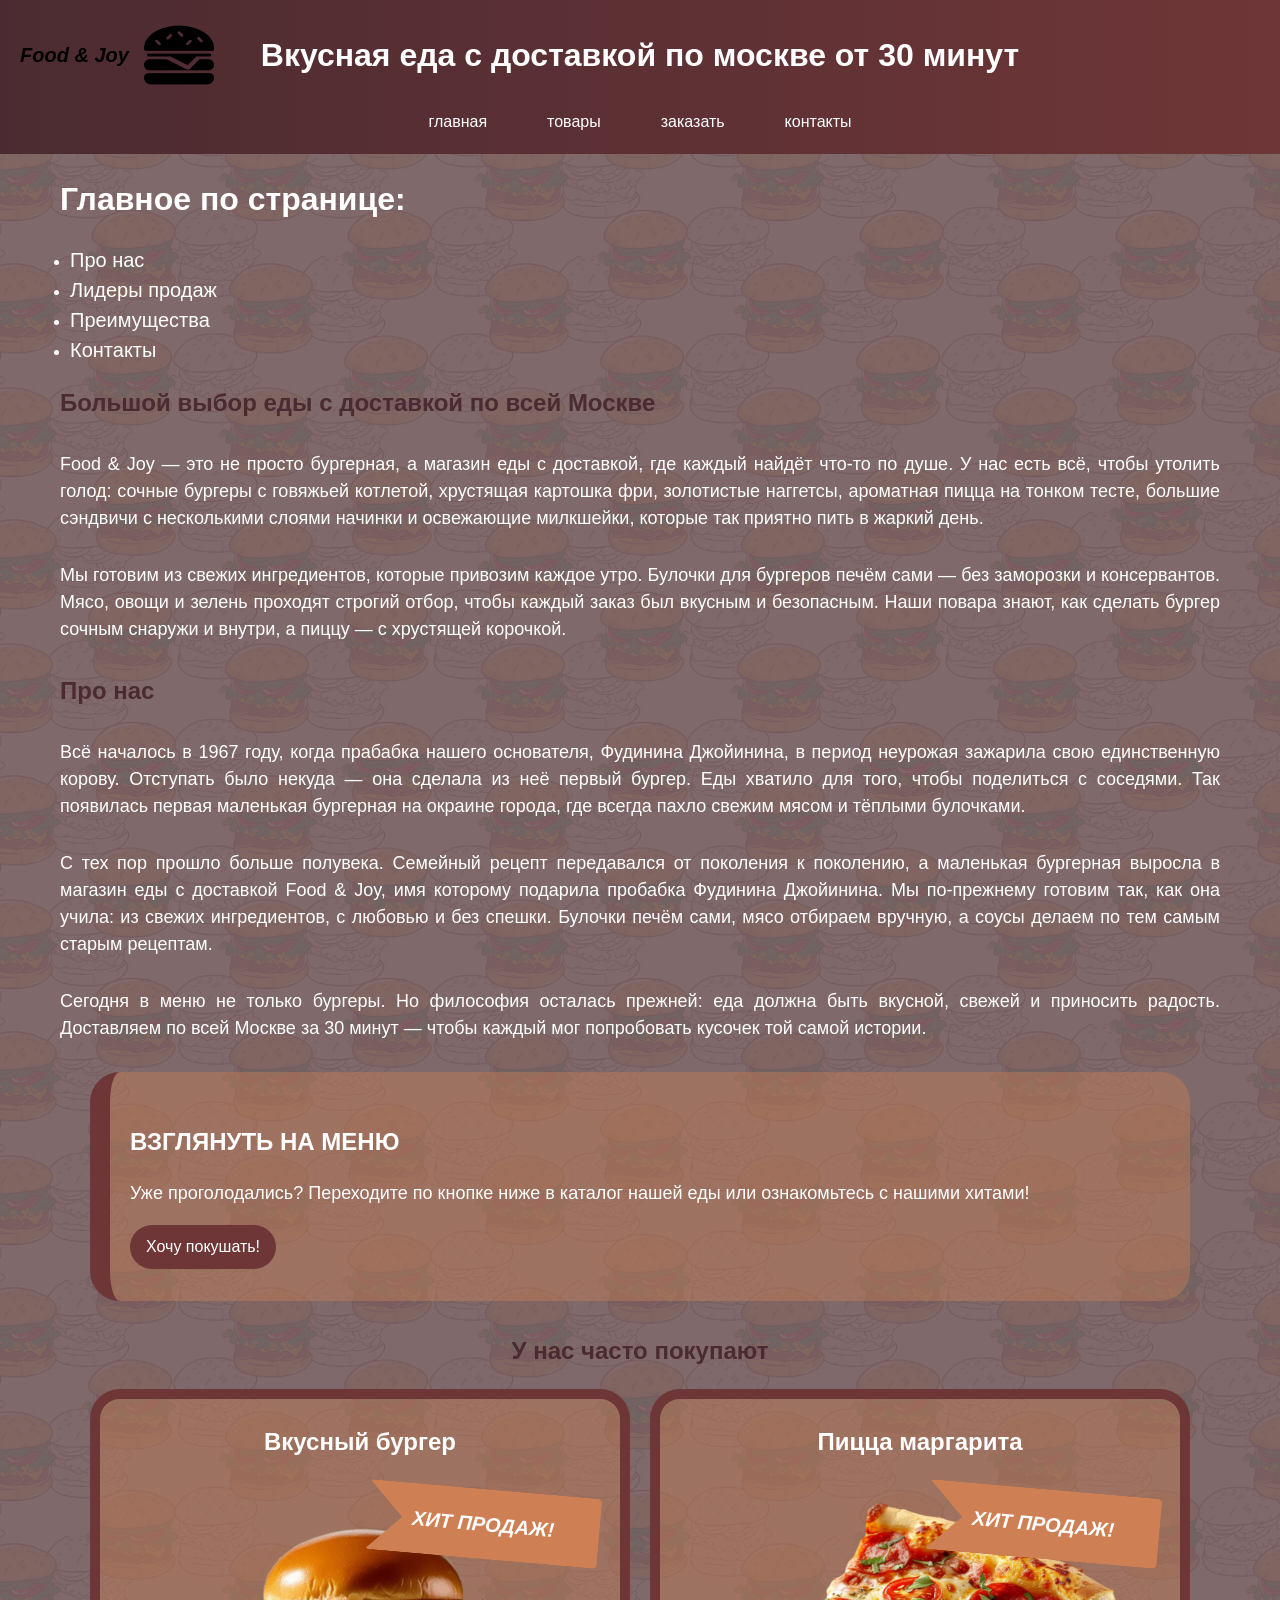
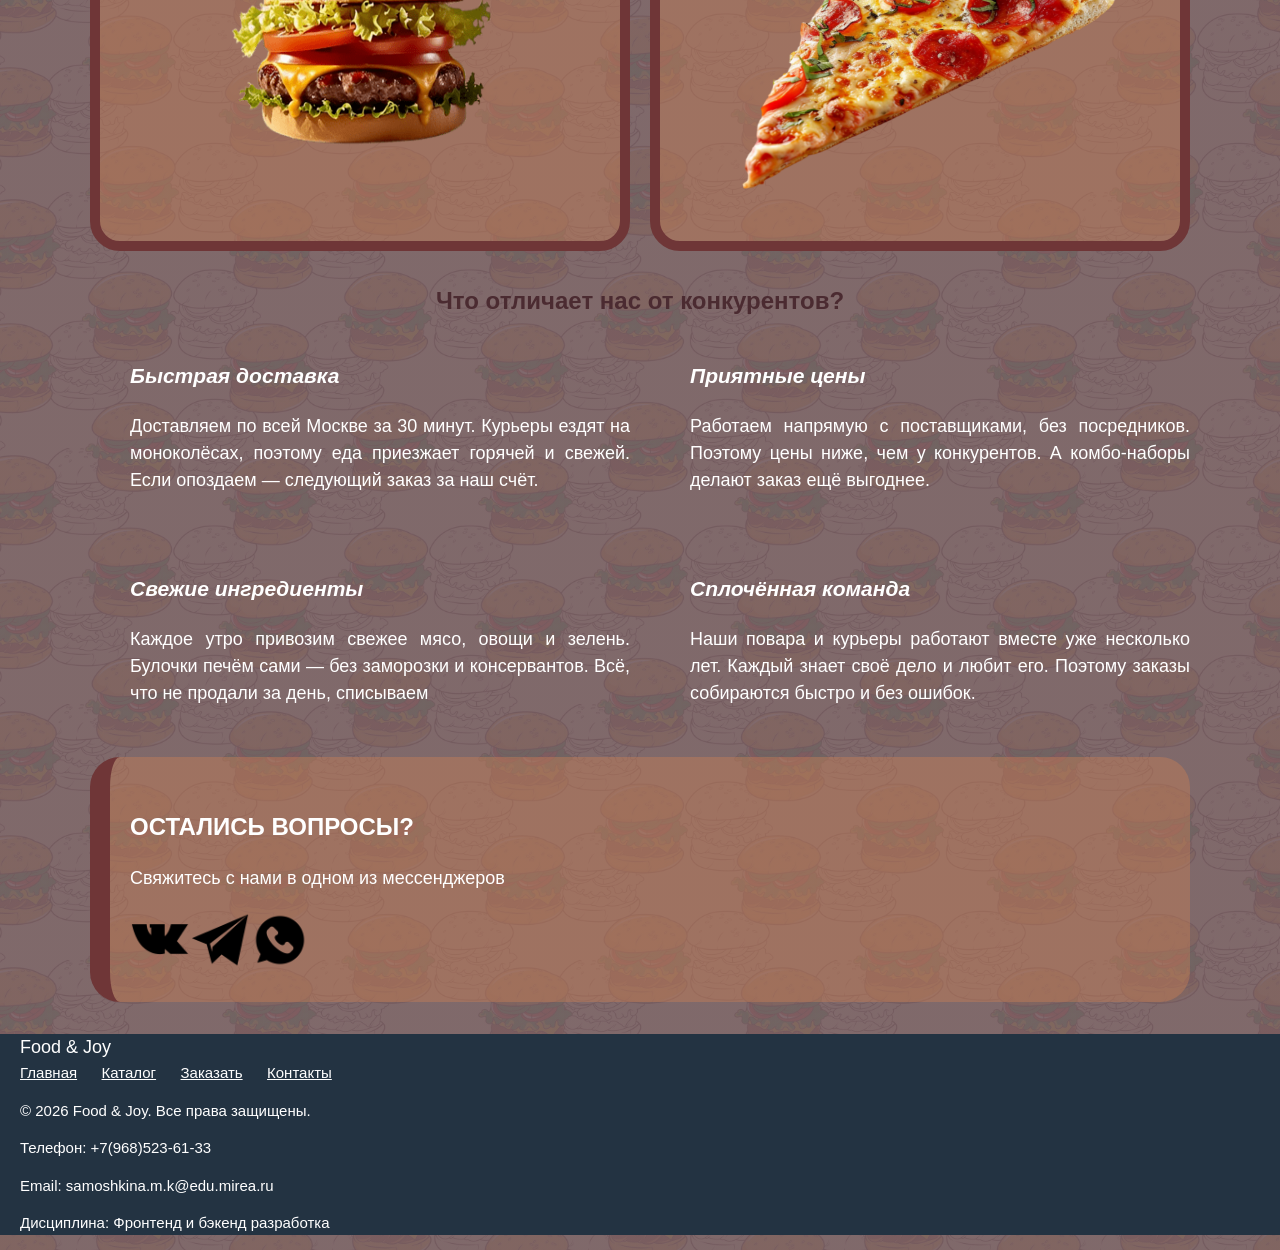
==== index.html @ 3760c8c3 "Все готовое без ридми(" ====
<!DOCTYPE html>
<html lang="ru">
<head>
  <meta charset="UTF-8">
  <meta name="viewport" content="width=device-width, initial-scale=1.0">
  <meta name="description" content="Food & Joy — вкусная еда с доставкой по Москве за 30 минут. Бургеры, пицца, закуски, милкшейки.">
  <title>Главная страница — Food &amp; Joy</title>
  <link rel="stylesheet" href="css/style.css">
</head>


<!-- Хэдер-->
<header> 
  <div class = "site-header__content">

    <!--Логотип с текстом-->
    <div class = "site-header">
      <a href = "index.html" class = "logo">
        <span class = "logo__text">Food &amp; Joy</span>
        <img class = "logo__img" src = "./images/Logo.png" alt = "Food &amp; Joy">
      </a>
      <h1 class = "site-header__title">
        Вкусная еда с доставкой по москве от 30 минут
      </h1>
    </div>
    <!--Логотип с текстом-->

    <!--Навигация по сайту-->
    <nav class="site-nav" aria-label="Основная навигация">
      <ul class="site-nav__list">
        <li><a href="index.html">Главная</a></li>
        <li><a href="catalog.html">Товары</a></li>
        <li><a href="order.html">Заказать</a></li>
        <li><a href="contacts.html">Контакты</a></li>
      </ul>
    </nav>
    <!--Навигация по сайту-->
  </div>
</header>
<!-- Хэдер-->

<!-- Основное содержимое страницы -->
  <!--Навигация по главной странице-->
<main>
  <div class = "main-nav">
    <h1>Главное по странице:</h1>
      <ul>
        <li><a href="#about__us">Про нас</a></li>
        <li><a href="#popular">Лидеры продаж</a></li>
        <li><a href="#advantages">Преимущества</a></li>
        <li><a href="#contacts">Контакты</a></li>
      </ul>
  </div>
  <!--Навигация по главной странице-->

  <!-- О проекте -->
  <section class = "main-about" id = "about__us">
    <h2>Большой выбор еды с доставкой по всей Москве</h2>
    <p>
      Food &amp; Joy — это не просто бургерная, а магазин еды с доставкой, 
      где каждый найдёт что-то по душе. У нас есть всё, чтобы утолить голод: 
      сочные бургеры с говяжьей котлетой, хрустящая картошка фри, 
      золотистые наггетсы, ароматная пицца на тонком тесте, 
      большие сэндвичи с несколькими слоями начинки и освежающие милкшейки, 
      которые так приятно пить в жаркий день.
    </p>
    <p>
      Мы готовим из свежих ингредиентов, которые привозим каждое утро. 
      Булочки для бургеров печём сами — без заморозки и консервантов. 
      Мясо, овощи и зелень проходят строгий отбор, чтобы каждый заказ 
      был вкусным и безопасным. Наши повара знают, как сделать бургер 
      сочным снаружи и внутри, а пиццу — с хрустящей корочкой.
    </p>
  </section>

  <section class = "main-about">
    <h2>Про нас</h2>
    <p>
      Всё началось в 1967 году, когда прабабка нашего основателя, 
      Фудинина Джойинина, в период неурожая зажарила свою единственную корову. 
      Отступать было некуда — она сделала из неё первый бургер. 
      Еды хватило для того, чтобы поделиться с соседями. Так появилась первая 
      маленькая бургерная на окраине города, где всегда пахло 
      свежим мясом и тёплыми булочками.
    </p>
    <p>
      С тех пор прошло больше полувека. Семейный рецепт передавался 
      от поколения к поколению, а маленькая бургерная выросла 
      в магазин еды с доставкой Food &amp; Joy, имя которому подарила пробабка Фудинина Джойинина.
      Мы по-прежнему готовим так, как она учила: из свежих ингредиентов, 
      с любовью и без спешки. Булочки печём сами, мясо отбираем 
      вручную, а соусы делаем по тем самым старым рецептам.
    </p>
    <p>
      Сегодня в меню не только бургеры. Но философия осталась прежней: 
      еда должна быть вкусной, свежей и приносить радость. 
      Доставляем по всей Москве за 30 минут — чтобы каждый мог 
      попробовать кусочек той самой истории.
    </p>
  </section>
  <!-- О проекте -->

  <!-- Переход к товарам плашка-->
  <section class="hero">
    <h2>Взглянуть на меню</h2>
    <p>
      Уже проголодались? Переходите по кнопке ниже в каталог нашей еды
      или ознакомьтесь с нашими хитами!
    </p>
    <a class="main-hero__button" href="catalog.html">
      Хочу покушать!
    </a>
  </section>
  <!-- Переход к товарам плашка-->

  <!-- Лидеры продаж-->
  <section class = "section" id = "popular">
    <h2>У нас часто покупают</h2>
      <div class = "catalog-grid">
        <article class="catalog-card">
          <span class="catalog-card__badge">ХИТ ПРОДАЖ!</span>
          <h2>Вкусный бургер</h2>
          <a class="button-product" href = "product.html"><img src = "./images/Product1.png" alt = "Товар 1"></a>
        </article>

     <article class="catalog-card">
        <span class="catalog-card__badge">ХИТ ПРОДАЖ!</span>
        <h2>Пицца маргарита</h2>
        <a class="button-product" href = "product.html"><img src = "./images/Product5.png" alt = "Товар 5"></a>
    </article>
    </div>
  </section>
  <!-- Лидеры продаж-->

  <!-- Плашка преимуществ-->
  <section class="advantages" id = "advantages">
    <h2>Что отличает нас от конкурентов?</h2>
    <ul class="advantages__list">
      <li>
        <h3 class = "advantages__title">Быстрая доставка</h3>
        <p>
          Доставляем по всей Москве за 30 минут. Курьеры ездят 
          на моноколёсах, поэтому еда приезжает горячей 
          и свежей. Если опоздаем — следующий заказ за наш счёт.
        </p>
      </li>
      <li>
        <h3 class = "advantages__title">Приятные цены</h3>
        <p>
          Работаем напрямую с поставщиками, без посредников. 
          Поэтому цены ниже, чем у конкурентов. А комбо-наборы 
          делают заказ ещё выгоднее.
        </p>
      </li>
      <li>
        <h3 class = "advantages__title">Свежие ингредиенты</h3>
        <p>
          Каждое утро привозим свежее мясо, овощи и зелень. 
          Булочки печём сами — без заморозки и консервантов. 
          Всё, что не продали за день, списываем
        </p>
      </li>
      <li>
        <h3 class = "advantages__title">Сплочённая команда</h3>
        <p>
          Наши повара и курьеры работают вместе уже несколько лет. 
          Каждый знает своё дело и любит его. Поэтому заказы 
          собираются быстро и без ошибок.
        </p>
      </li>
    </ul>
  </section>
  <!-- Плашка преимуществ-->

  <!--Доп плашка с контактами-->
    <aside class="hero" id = "contacts">
    <h2>Остались вопросы?</h2>
    <p>
      Свяжитесь с нами в одном из мессенджеров
    </p>
    <div class="main-hero__socials">
      <a class = "main-hero__link" href = "vk.com">
        <img src = "./images/Vk_logo.png" alt="Ссылка на VK">
      </a>
      <a class = "main-hero__link" href = "telegram.com">
        <img src = "./images/Tg_logo.png" alt="Ссылка на Telegram">
      </a>
      <a class = "main-hero__link" href = "what's up.com">
        <img src = "./images/W_logo.png" alt="Ссылка на Ватсап">
      </a>
    </div>
    </aside>
</main>
  <!--Доп плашка с контактами-->

  <!-- Подвал-->
  <footer>
    <div class = "footer">
      <span>Food & Joy</span>
      <nav class="footer__nav">
        <a href="index.html">Главная</a>
        <a href="catalog.html">Каталог</a>
        <a href="order.html">Заказать</a>
        <a href="contacts.html">Контакты</a>
      </nav>
      <div class="footer__info">
        <p>&copy; 2026 Food & Joy. Все права защищены.</p>
        <p>Телефон: +7(968)523-61-33</p>
        <p>Email: samoshkina.m.k@edu.mirea.ru</p>
        <p>Дисциплина: Фронтенд и бэкенд разработка</p>
      </div>
    </div>
  </footer>
  <!-- Подвал-->

</body>
</html>
---- css/style.css ----
:root {
    --color-primary: #ce8054;
    --color-primary-dark: #b35340;
    --color-bg-dark: #4b2b31;
    --color-accent: #6F3637;
    --color-text: #ffffff;
    --color-text-dark: #233342;
    --color-black: #000000;
    --space-sm: 8px;
    --space-md: 16px;
    --space-lg: 24px;
    --radius-sm: 6px;
    --radius-md: 30px;
}

/* 
  Универсальное правило для всех элементов.
  border-box делает расчёт размеров более понятным:
  width включает content, padding и border.
*/
* {
  box-sizing: border-box;
}

/*Основные стили для нескольких страниц и элементов*/
main {
  margin-left: 30px;
  margin-right: 30px;
}
/*Тексты внутри хиро блоков*/
.hero h2 { 
  text-align: left;
  color: var(--color-text);
  text-transform: uppercase;
}

.hero p {
  color: var(--color-text);
  text-align: left;
  font-size: 18px;
}
/*Тексты внутри хиро блоков*/

.main-about p, .contacts-info__text p { /*Абзацы на главной + в контактах*/
  color: var(--color-text);
  margin: 30px;
  font-size: 18px;
  text-align: justify;
}

.main-nav h1, .contacts-info h1 { /*Заголовок на главной + в контактах*/
  text-align: left;
  color: var(--color-text);
  font-weight: bold;
  margin-left: 30px;
}

.section h1 { /*Заголовок в центре у каталога + оформление заказа*/
  text-align: center;
  color: var(--color-text);
}

.main-about h2, .contacts-info__text h2{ /*Подзаголовки у текстов наглавной странице + в контактах*/
  text-align: left;
  color: var(--color-bg-dark);
  margin-left: 30px;
}

.advantages h2, .section h2 { /*Два подзаголовка посередине на главной странице*/
  color: var(--color-bg-dark);
  text-align: center;
}

body {
  margin: 0;
  font-family: Arial, sans-serif;
  line-height: 1.5;
  color: var(--color-text);
  background-image: linear-gradient(rgba(75, 43, 49, 0.7), rgba(75, 43, 49, 0.7)), url("../images/Back.png");
  background-repeat: repeat;
  background-size: 20%;
}

/*ШАПКА*/
header {
    background: linear-gradient(to right, var(--color-bg-dark), var(--color-accent));
    color: var(--color-text);
    position: sticky;   
    top: 0;            
    z-index: 999; /*Порядок наложения*/
    padding: 20px 0;       
}

.site-header__content{
  max-width: 1400px;
  margin: 0 auto;
  padding: 0 20px;
  text-align: left;      
  justify-content: flex-start; 
}

.site-header {
    display: flex;
    align-items: center;  
    position: relative;        
    gap: 30px;                    
    margin-bottom: 20px;          
}

.logo{
  display: inline-flex;
  align-items: center;
  gap: 15px;   
  text-decoration: none; 
  flex-shrink: 0;
}

.logo__text {
  font-size: 20px;
  font-weight: bold;
  color: var(--color-black);
  font-style: italic;
}

.logo__img {
  width: 70px;
  height: 70px;
  display: block;
}

.site-header__title {
  position: absolute;
  left: 50%;
  transform: translateX(-50%);
  text-align: center;
  margin: 0;
  font-size: 32px;
  white-space: nowrap; /*<Без переноса*/
}

.site-nav__list {
  padding: 0;
  margin: 0;
  list-style: none;
  display: flex;           
  gap: 60px;               
  justify-content: center;
}

.site-nav__list li {
  margin-bottom: 0;
}

/*Сами ссылки*/
.site-nav__list a {
  color: var(--color-text);
  text-decoration: none;
  text-transform: lowercase;
}

.site-nav__list a:hover {
  font-weight: bold;
  text-decoration: underline;
}
/*Сами ссылки*/
/*ШАПКА*/

/*ГЛАВНАЯ СТРАНИЦА*/
.main-nav a {
  text-decoration: none;
  color: var(--color-text);
  font-size: 20px;
  margin-bottom: 8px;
}

.main-nav a:hover {
  font-weight: bold;
  text-decoration: underline;
}

/*Кнопка перехода к товарам*/
.hero {
  max-width: 1100px;
  margin: 0 auto 32px;
  padding: 32px 20px;
  background-color: rgba(206, 128, 84, 0.4);
  border-left: 20px solid var(--color-accent);
  border-radius: 30px;
}

.main-hero__button {
  display: inline-block;
  padding: 10px 16px;
  color: var(--color-text);
  background-color: var(--color-accent);
  text-decoration: none;
  border-radius: 30px;

  animation-name: button-animation;
  animation-duration: 3s;
  animation-iteration-count: infinite;
}

.main-hero__button:hover {
  background-color: var(--color-primary);
}

@keyframes button-animation{
  0%{
    transform: scale(0.8);
  }
  50%{
    transform: scale(1);
  }
  100%{
    transform: scale(0.8);
  }
}
/*Кнопка перехода к товарам*/

/*Преимущества*/
.advantages {
    max-width: 1100px;
    margin: 0 auto 32px; 
}

.advantages__title {
    text-align: left  ;
    color: var(--color-text);
    font-style: italic  ;
}

.advantages__list {
    list-style: none;
    display: grid;
    grid-template-columns: 1fr 1fr;   /*две колонки*/
    gap: 40px 60px; /*строки - столбцы*/
    font-size: 18px;
    text-align: justify;
}
/*Преимущества*/

/*Контакты хиро блок*/
.main-hero__socials {
    display: flex;                            
    align-items: center;        
}

.main-hero__link {
    display: inline-flex;      
}

.main-hero__link img {
    width: 60px;
    height: 60px;
    gap: 65px;;
    display: block;             
}
/*Контакты хиро блок*/

/*Плашка ХИТ на карточке товара*/
.catalog-card__badge { 
    position: absolute;         
    top: 90px;
    right: 20px;             
    background-color: var(--color-primary);  
    color: var(--color-text);
    font-size: 20px;
    font-weight: bold;
    font-style: italic;
    padding: 20px 45px;
    border-radius: 5px;
    z-index: 2; 
    transform: rotate(5deg);        
    clip-path: polygon(0 0, 100% 0, 100% 100%, 0 100%, 15% 50%);
}
/*Плашка ХИТ на карточке товара*/
/*ГЛАВНАЯ СТРАНИЦА*/

/*КАТАЛОГ*/
.section {
  max-width: 1100px;
  margin: 0 auto 32px;
}

/* Все карточки товаров на странице каталога*/
.catalog-grid {
    display: flex;         
    flex-wrap: wrap;        
    gap: 20px;              
    justify-content: flex-start; 
}

.catalog-card {
  padding: 15px;
  width: calc(50% - 10px); 
  border: 10px solid var(--color-accent);
  border-radius: 30px;
  background-color: rgba(206, 128, 84, 0.4);
  box-sizing: border-box;
  text-align: center;
  position: relative; /*Чтобы плашку от него размещать*/
}

.catalog-card img{
  width: 400px;
  height: 340px;
  transition: transform 0.3s ease;
}

.catalog-card img:hover{
  transform: scale(1.1);
  cursor: help;
}

/*Текст карточек*/
.catalog-card h2{
  font-weight: bold;
  color: var(--color-text);
  text-align: center;
  margin-top: 10px;
}

.catalog-card__text {
  margin-top: 18px;
  color: var(--color-text);
  font-style: italic;
}

.catalog-card__price {
  margin-top: 0px;
  color: var(--color-text);
  font-size: 20px;;
}
/*Текст карточек*/

/*Кнопка заказать (в каталоге и в карточке товара)*/
.button-order{
  display: inline-block;
  padding: 10px 16px;
  color: var(--color-text);
  background-color: var(--color-accent);
  text-decoration: none;
  border-radius: 30px;
}

.button-order:hover{
  background-color: var(--color-primary);
  cursor:grab;
  scale: 1.1;
  text-transform: uppercase;
  font-weight: bold;
}
/*Кнопка заказать (в каталоге и в карточке товара)*/
/*КАТАЛОГ*/

/*Карточка товара подробная*/
.product-card-grid{
  display: flex; /*Два столбца: слева картинка, справа - текст*/
  align-items: flex-start;  
  gap: 40px;
}

.product-card{
  background-image: url("../images/Background.jpg");
  background-position-y: bottom 20%;
  background-size: 120%;
  background-repeat: no-repeat;
  border: 10px solid var(--color-accent);
  border-radius: 30px;

  width: 800px;
  height: 600px;

  display: flex; /*Чтобы позиционировать*/
  align-items: center;
  justify-content: center;
  flex-shrink: 0;
} 

.product-card img{
  width: 70%;
  height: auto;
  display: block;
  transform: translateY(60px);
}

.product-card__text{
  flex: 1; /*Заняла оставшееся место*/
  display: flex;
  flex-direction: column; /*Элементы правого столбца все в столбик*/
  color: var(--color-text);
}

/*Таблица с калорийностью*/
.product__table {
    width: 100%;
    border-collapse: collapse; /*Убрать двойную границу*/
    margin-top: 20px;
    background-color: rgba(206, 128, 84, 0.4);
    margin-bottom: 20px;
    border-radius: 25px;
}

.product__table th {
    text-align: left;
    padding: 12px 0;
    padding: 12px 16px;
    border-bottom: 2px solid rgba(255, 255, 255, 0.5);
    text-transform: uppercase;
    font-size: 14px;
}

.product__table td {
    padding: 12px 0;
    padding: 12px 16px;
    border-bottom: 1px solid rgba(255, 255, 255, 0.15);
}
.product__table th:not(:last-child),
.product__table td:not(:last-child) {
    border-right: 1px solid rgba(255, 255, 255, 0.15);
}

.product__table tbody tr:last-child td {
    border-bottom: none;
}
/*Таблица с калорийностью*/
/*Карточка товара подробная*/

/*СТРАНИЦА ЗАКАЗА + ЗАЯВКА НА ЖАЛОБУ*/
.order-form__box {
  color: var(--color-text);
  font-size: larger;
  margin-bottom: 10px;
}

.order-form__input {
  background-color: var(--color-accent);
  color: var(--color-text);
  font-size: medium;
  border: var(--color-bg-dark);
  border-radius: 5px;
  margin-left: 20px;
  height: 28px;
  width: 300px;
  font-weight: bold;
}

.order-form__comment {
  background-color: var(--color-accent);
  color: var(--color-text);
  font-size: 18px;
  border: var(--color-bg-dark);
  border-radius: 5px;
  margin-left: 20px;
  height: 100px;
  width: 300px;
  font-weight: bold;
}

.order-form__button {
  display: inline-block;
  padding: 10px 16px;
  color: var(--color-text);
  background-color: var(--color-accent);
  text-decoration: none;
  border-radius: 30px;
  border-color: var(--color-bg-dark);
  font-weight: bold;
  text-transform: uppercase;
  margin-top: 10px;
}

.order-form__button:hover{
  background-color: var(--color-primary);
}
/*СТРАНИЦА ЗАКАЗА + ЗАЯВКА НА ЖАЛОБУ*/

/*ПОДВАЛ*/
.footer {
  background-color: var(--color-text-dark);
}

.footer span{
  font-size: 18px;
  margin: 20px;
  margin-bottom: 5px;
}

.footer__nav * {
  font-size: 15px;
  margin-top: 5px;
  margin-bottom: 5px;
  margin-left: 20px;
  color: var(--color-text);
}

.footer__info {
  font-size: 15px;
  margin-top: 5px;
  margin-bottom: 5px;
  margin-left: 20px;
  color: var(--color-text);
}
/*ПОДВАЛ*/
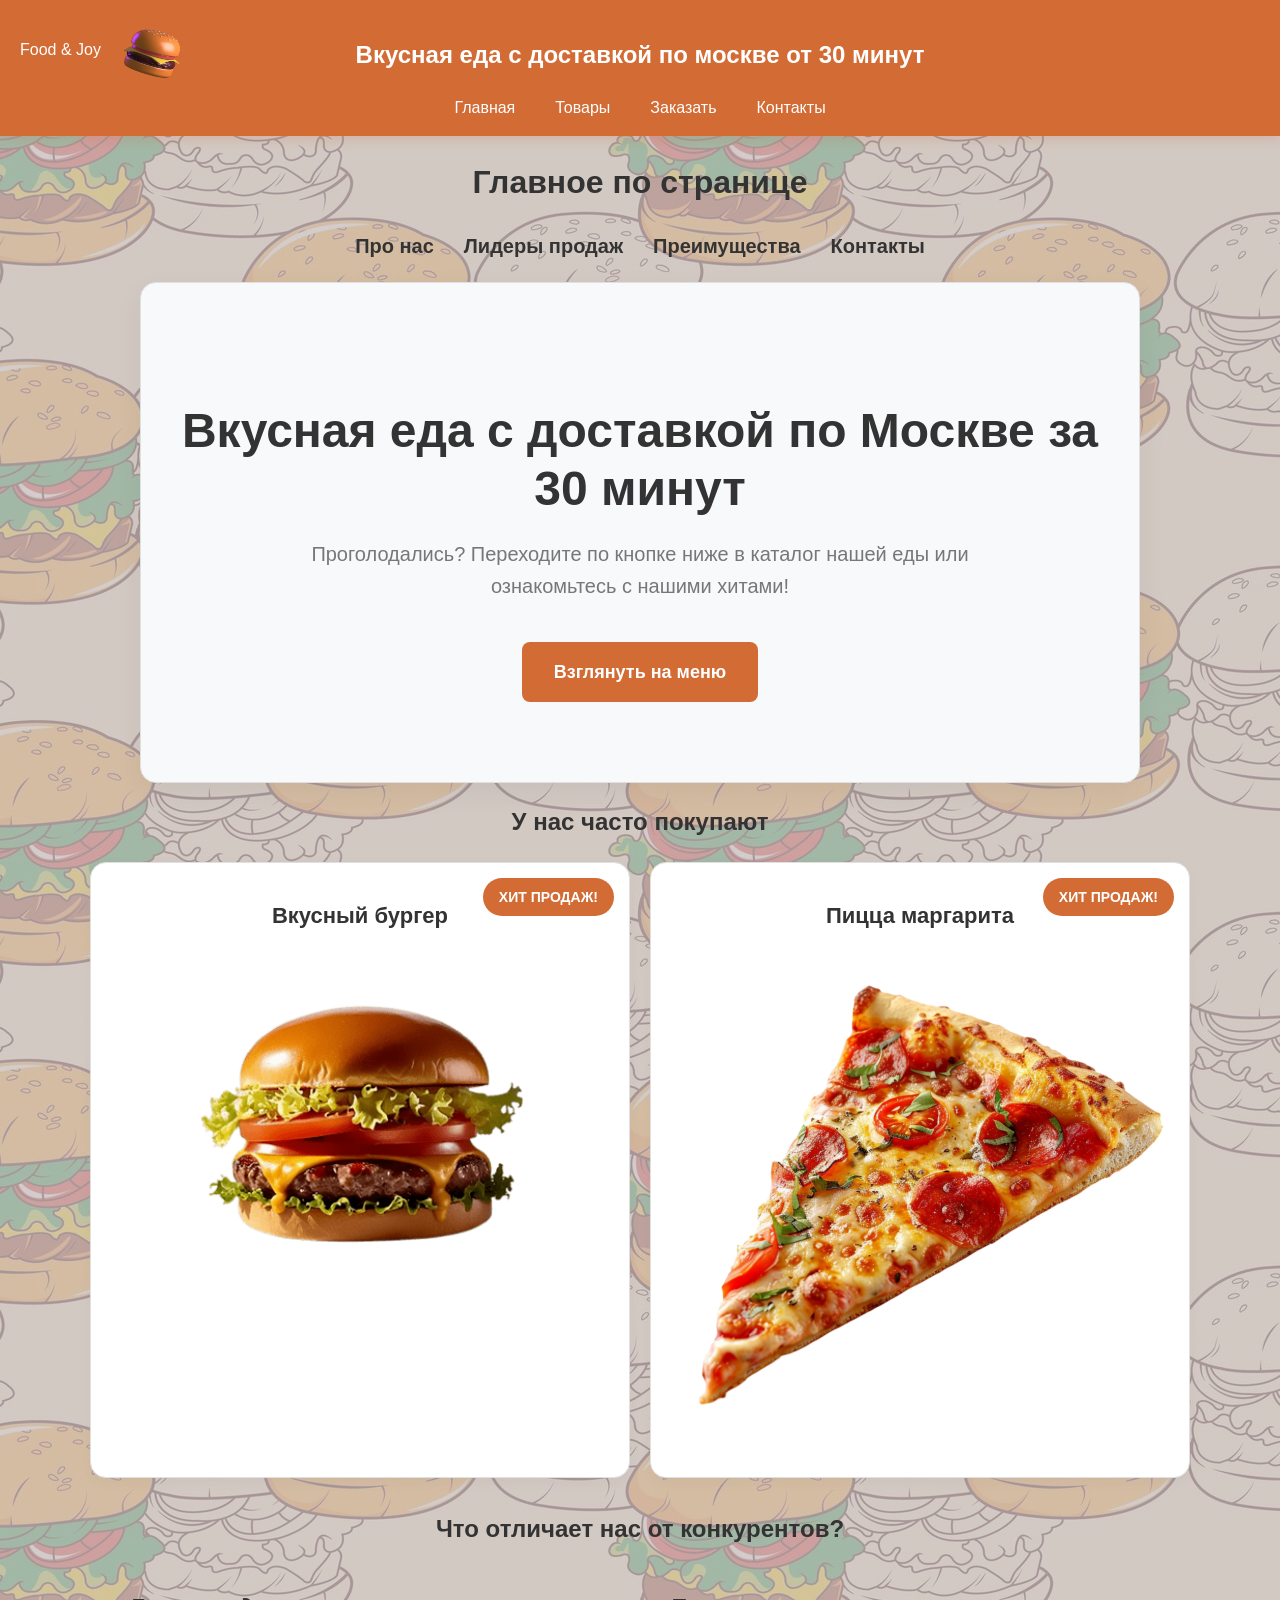
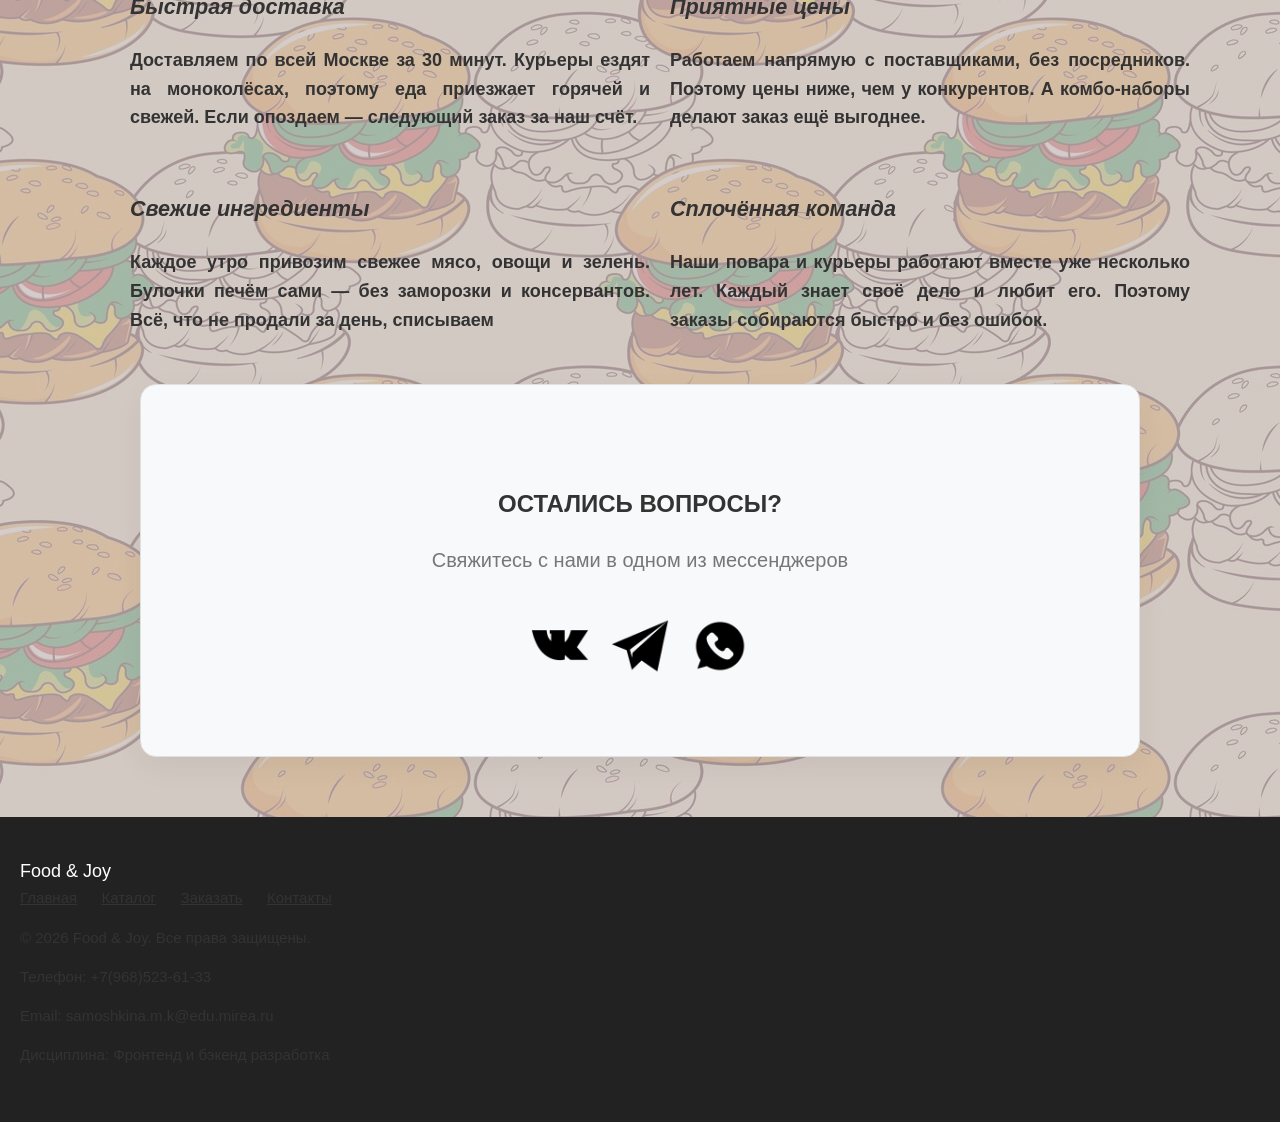
==== commit e034d6ee: "КР3: адаптивность и доступность" ====
--- a/index.html
+++ b/index.html
@@ -6,212 +6,170 @@
   <meta name="description" content="Food & Joy — вкусная еда с доставкой по Москве за 30 минут. Бургеры, пицца, закуски, милкшейки.">
   <title>Главная страница — Food &amp; Joy</title>
   <link rel="stylesheet" href="css/style.css">
+  <link rel="stylesheet" href="css/responsive.css">
 </head>
 
 
-<!-- Хэдер-->
-<header> 
-  <div class = "site-header__content">
+<body>
+  <a href="#main-content" class="skip-link">Перейти к содержимому</a>
+  <!-- Хэдер-->
+  <header> 
+    <div class = "site-header__content">
 
-    <!--Логотип с текстом-->
-    <div class = "site-header">
-      <a href = "index.html" class = "logo">
-        <span class = "logo__text">Food &amp; Joy</span>
-        <img class = "logo__img" src = "./images/Logo.png" alt = "Food &amp; Joy">
-      </a>
-      <h1 class = "site-header__title">
-        Вкусная еда с доставкой по москве от 30 минут
-      </h1>
+      <!--Логотип с текстом-->
+      <div class = "site-header">
+        <a href = "index.html" class = "logo">
+          <span class = "logo__text">Food &amp; Joy</span>
+          <img class = "logo__img" src = "./images/Logo_g.gif" alt = "Food &amp; Joy">
+        </a>
+        <h1 class = "site-header__title">
+          Вкусная еда с доставкой по москве от 30 минут
+        </h1>
+      </div>
+      <!--Логотип с текстом-->
+
+      <!--Навигация по сайту-->
+      <button class="nav-toggle" aria-label="Открыть меню">☰ Меню</button>
+      <nav class="site-nav" id="main-nav" aria-label="Основная навигация">
+        <ul class="site-nav__list">
+          <li><a href="index.html">Главная</a></li>
+          <li><a href="catalog.html">Товары</a></li>
+          <li><a href="order.html">Заказать</a></li>
+          <li><a href="contacts.html">Контакты</a></li>
+        </ul>
+      </nav>
+      <!--Навигация по сайту-->
     </div>
-    <!--Логотип с текстом-->
+  </header>
+  <!-- Хэдер-->
 
-    <!--Навигация по сайту-->
-    <nav class="site-nav" aria-label="Основная навигация">
-      <ul class="site-nav__list">
-        <li><a href="index.html">Главная</a></li>
-        <li><a href="catalog.html">Товары</a></li>
-        <li><a href="order.html">Заказать</a></li>
-        <li><a href="contacts.html">Контакты</a></li>
-      </ul>
-    </nav>
-    <!--Навигация по сайту-->
-  </div>
-</header>
-<!-- Хэдер-->
+  <!-- Основное содержимое страницы -->
+    <!--Навигация по главной странице-->
+  <main id="main-content">
+    <div class = "main-nav">
+      <h1>Главное по странице</h1>
+        <ul class="main-nav__list">
+          <li><a href="#about__us">Про нас</a></li>
+          <li><a href="#popular">Лидеры продаж</a></li>
+          <li><a href="#advantages">Преимущества</a></li>
+          <li><a href="#contacts">Контакты</a></li>
+        </ul>
+    </div>
+    <!--Навигация по главной странице-->
 
-<!-- Основное содержимое страницы -->
-  <!--Навигация по главной странице-->
-<main>
-  <div class = "main-nav">
-    <h1>Главное по странице:</h1>
-      <ul>
-        <li><a href="#about__us">Про нас</a></li>
-        <li><a href="#popular">Лидеры продаж</a></li>
-        <li><a href="#advantages">Преимущества</a></li>
-        <li><a href="#contacts">Контакты</a></li>
-      </ul>
-  </div>
-  <!--Навигация по главной странице-->
-
-  <!-- О проекте -->
-  <section class = "main-about" id = "about__us">
-    <h2>Большой выбор еды с доставкой по всей Москве</h2>
-    <p>
-      Food &amp; Joy — это не просто бургерная, а магазин еды с доставкой, 
-      где каждый найдёт что-то по душе. У нас есть всё, чтобы утолить голод: 
-      сочные бургеры с говяжьей котлетой, хрустящая картошка фри, 
-      золотистые наггетсы, ароматная пицца на тонком тесте, 
-      большие сэндвичи с несколькими слоями начинки и освежающие милкшейки, 
-      которые так приятно пить в жаркий день.
-    </p>
-    <p>
-      Мы готовим из свежих ингредиентов, которые привозим каждое утро. 
-      Булочки для бургеров печём сами — без заморозки и консервантов. 
-      Мясо, овощи и зелень проходят строгий отбор, чтобы каждый заказ 
-      был вкусным и безопасным. Наши повара знают, как сделать бургер 
-      сочным снаружи и внутри, а пиццу — с хрустящей корочкой.
-    </p>
-  </section>
-
-  <section class = "main-about">
-    <h2>Про нас</h2>
-    <p>
-      Всё началось в 1967 году, когда прабабка нашего основателя, 
-      Фудинина Джойинина, в период неурожая зажарила свою единственную корову. 
-      Отступать было некуда — она сделала из неё первый бургер. 
-      Еды хватило для того, чтобы поделиться с соседями. Так появилась первая 
-      маленькая бургерная на окраине города, где всегда пахло 
-      свежим мясом и тёплыми булочками.
-    </p>
-    <p>
-      С тех пор прошло больше полувека. Семейный рецепт передавался 
-      от поколения к поколению, а маленькая бургерная выросла 
-      в магазин еды с доставкой Food &amp; Joy, имя которому подарила пробабка Фудинина Джойинина.
-      Мы по-прежнему готовим так, как она учила: из свежих ингредиентов, 
-      с любовью и без спешки. Булочки печём сами, мясо отбираем 
-      вручную, а соусы делаем по тем самым старым рецептам.
-    </p>
-    <p>
-      Сегодня в меню не только бургеры. Но философия осталась прежней: 
-      еда должна быть вкусной, свежей и приносить радость. 
-      Доставляем по всей Москве за 30 минут — чтобы каждый мог 
-      попробовать кусочек той самой истории.
-    </p>
-  </section>
-  <!-- О проекте -->
-
-  <!-- Переход к товарам плашка-->
+    <!-- hero блок -->
   <section class="hero">
-    <h2>Взглянуть на меню</h2>
-    <p>
-      Уже проголодались? Переходите по кнопке ниже в каталог нашей еды
-      или ознакомьтесь с нашими хитами!
-    </p>
-    <a class="main-hero__button" href="catalog.html">
-      Хочу покушать!
-    </a>
-  </section>
-  <!-- Переход к товарам плашка-->
-
-  <!-- Лидеры продаж-->
-  <section class = "section" id = "popular">
-    <h2>У нас часто покупают</h2>
-      <div class = "catalog-grid">
-        <article class="catalog-card">
-          <span class="catalog-card__badge">ХИТ ПРОДАЖ!</span>
-          <h2>Вкусный бургер</h2>
-          <a class="button-product" href = "product.html"><img src = "./images/Product1.png" alt = "Товар 1"></a>
-        </article>
-
-     <article class="catalog-card">
-        <span class="catalog-card__badge">ХИТ ПРОДАЖ!</span>
-        <h2>Пицца маргарита</h2>
-        <a class="button-product" href = "product.html"><img src = "./images/Product5.png" alt = "Товар 5"></a>
-    </article>
+    <div class="hero__content">
+      <h1>Вкусная еда с доставкой по Москве за 30 минут</h1>
+      <p>Проголодались? Переходите по кнопке ниже в каталог нашей еды
+        или ознакомьтесь с нашими хитами!</p>
+      <a class="main-hero__button" href="catalog.html">Взглянуть на меню</a>
     </div>
   </section>
-  <!-- Лидеры продаж-->
+  <!-- hero блок -->
 
-  <!-- Плашка преимуществ-->
-  <section class="advantages" id = "advantages">
-    <h2>Что отличает нас от конкурентов?</h2>
-    <ul class="advantages__list">
-      <li>
-        <h3 class = "advantages__title">Быстрая доставка</h3>
-        <p>
-          Доставляем по всей Москве за 30 минут. Курьеры ездят 
-          на моноколёсах, поэтому еда приезжает горячей 
-          и свежей. Если опоздаем — следующий заказ за наш счёт.
-        </p>
-      </li>
-      <li>
-        <h3 class = "advantages__title">Приятные цены</h3>
-        <p>
-          Работаем напрямую с поставщиками, без посредников. 
-          Поэтому цены ниже, чем у конкурентов. А комбо-наборы 
-          делают заказ ещё выгоднее.
-        </p>
-      </li>
-      <li>
-        <h3 class = "advantages__title">Свежие ингредиенты</h3>
-        <p>
-          Каждое утро привозим свежее мясо, овощи и зелень. 
-          Булочки печём сами — без заморозки и консервантов. 
-          Всё, что не продали за день, списываем
-        </p>
-      </li>
-      <li>
-        <h3 class = "advantages__title">Сплочённая команда</h3>
-        <p>
-          Наши повара и курьеры работают вместе уже несколько лет. 
-          Каждый знает своё дело и любит его. Поэтому заказы 
-          собираются быстро и без ошибок.
-        </p>
-      </li>
-    </ul>
-  </section>
-  <!-- Плашка преимуществ-->
+    <!-- Лидеры продаж-->
+    <section class = "section" id = "popular">
+      <h2>У нас часто покупают</h2>
+        <div class = "catalog-grid">
+          <article class="catalog-card">
+            <span class="catalog-card__badge">ХИТ ПРОДАЖ!</span>
+            <h2>Вкусный бургер</h2>
+            <a class="button-product" href = "product.html"><img src = "./images/Product1.png" alt = "Товар 1"></a>
+          </article>
 
-  <!--Доп плашка с контактами-->
-    <aside class="hero" id = "contacts">
-    <h2>Остались вопросы?</h2>
-    <p>
-      Свяжитесь с нами в одном из мессенджеров
-    </p>
-    <div class="main-hero__socials">
-      <a class = "main-hero__link" href = "vk.com">
-        <img src = "./images/Vk_logo.png" alt="Ссылка на VK">
-      </a>
-      <a class = "main-hero__link" href = "telegram.com">
-        <img src = "./images/Tg_logo.png" alt="Ссылка на Telegram">
-      </a>
-      <a class = "main-hero__link" href = "what's up.com">
-        <img src = "./images/W_logo.png" alt="Ссылка на Ватсап">
-      </a>
-    </div>
-    </aside>
-</main>
-  <!--Доп плашка с контактами-->
+      <article class="catalog-card">
+          <span class="catalog-card__badge">ХИТ ПРОДАЖ!</span>
+          <h2>Пицца маргарита</h2>
+          <a class="button-product" href = "product.html"><img src = "./images/Product5.png" alt = "Товар 5"></a>
+      </article>
+      </div>
+    </section>
+    <!-- Лидеры продаж-->
 
-  <!-- Подвал-->
-  <footer>
-    <div class = "footer">
-      <span>Food & Joy</span>
-      <nav class="footer__nav">
-        <a href="index.html">Главная</a>
-        <a href="catalog.html">Каталог</a>
-        <a href="order.html">Заказать</a>
-        <a href="contacts.html">Контакты</a>
-      </nav>
-      <div class="footer__info">
-        <p>&copy; 2026 Food & Joy. Все права защищены.</p>
-        <p>Телефон: +7(968)523-61-33</p>
-        <p>Email: samoshkina.m.k@edu.mirea.ru</p>
-        <p>Дисциплина: Фронтенд и бэкенд разработка</p>
+    <!-- Плашка преимуществ-->
+    <section class="advantages" id = "advantages">
+      <h2>Что отличает нас от конкурентов?</h2>
+      <ul class="advantages__list">
+        <li>
+          <h3 class = "advantages__title">Быстрая доставка</h3>
+          <p>
+            Доставляем по всей Москве за 30 минут. Курьеры ездят 
+            на моноколёсах, поэтому еда приезжает горячей 
+            и свежей. Если опоздаем — следующий заказ за наш счёт.
+          </p>
+        </li>
+        <li>
+          <h3 class = "advantages__title">Приятные цены</h3>
+          <p>
+            Работаем напрямую с поставщиками, без посредников. 
+            Поэтому цены ниже, чем у конкурентов. А комбо-наборы 
+            делают заказ ещё выгоднее.
+          </p>
+        </li>
+        <li>
+          <h3 class = "advantages__title">Свежие ингредиенты</h3>
+          <p>
+            Каждое утро привозим свежее мясо, овощи и зелень. 
+            Булочки печём сами — без заморозки и консервантов. 
+            Всё, что не продали за день, списываем
+          </p>
+        </li>
+        <li>
+          <h3 class = "advantages__title">Сплочённая команда</h3>
+          <p>
+            Наши повара и курьеры работают вместе уже несколько лет. 
+            Каждый знает своё дело и любит его. Поэтому заказы 
+            собираются быстро и без ошибок.
+          </p>
+        </li>
+      </ul>
+    </section>
+    <!-- Плашка преимуществ-->
+
+    <!--Доп плашка с контактами-->
+      <aside class="hero" id = "contacts">
+      <h2>Остались вопросы?</h2>
+      <p>
+        Свяжитесь с нами в одном из мессенджеров
+      </p>
+      <div class="main-hero__socials">
+        <a class = "main-hero__link" href = "vk.com">
+          <img src = "./images/Vk_logo.png" alt="Ссылка на VK">
+        </a>
+        <a class = "main-hero__link" href = "telegram.com">
+          <img src = "./images/Tg_logo.png" alt="Ссылка на Telegram">
+        </a>
+        <a class = "main-hero__link" href = "what's up.com">
+          <img src = "./images/W_logo.png" alt="Ссылка на Ватсап">
+        </a>
       </div>
-    </div>
-  </footer>
-  <!-- Подвал-->
+      </aside>
+  </main>
+    <!--Доп плашка с контактами-->
+
+    <!-- Подвал-->
+    <footer>
+      <div class = "footer">
+        <span>Food & Joy</span>
+        <nav class="footer__nav">
+          <a href="index.html">Главная</a>
+          <a href="catalog.html">Каталог</a>
+          <a href="order.html">Заказать</a>
+          <a href="contacts.html">Контакты</a>
+        </nav>
+        <div class="footer__info">
+          <p>&copy; 2026 Food & Joy. Все права защищены.</p>
+          <p>Телефон: +7(968)523-61-33</p>
+          <p>Email: samoshkina.m.k@edu.mirea.ru</p>
+          <p>Дисциплина: Фронтенд и бэкенд разработка</p>
+        </div>
+      </div>
+    </footer>
+    <!-- Подвал-->
+
+<script src="js/main.js"></script>
 
 </body>
+
 </html>
--- a/css/style.css
+++ b/css/style.css
@@ -1,16 +1,20 @@
 :root {
-    --color-primary: #ce8054;
-    --color-primary-dark: #b35340;
-    --color-bg-dark: #4b2b31;
-    --color-accent: #6F3637;
-    --color-text: #ffffff;
-    --color-text-dark: #233342;
-    --color-black: #000000;
+    --color-bg: #ffffff;         
+    --color-text: #333333;        
+    --color-text-light: #777777;  
+    
+    --color-accent: #d36b35;       
+    --color-accent-dark: #b55626; 
+    
+    --color-border: #e0e0e0;      
+    --color-bg-light: #f8f9fa;    
+    --color-bg-dark: #2c3e50;     
+    
     --space-sm: 8px;
     --space-md: 16px;
-    --space-lg: 24px;
-    --radius-sm: 6px;
-    --radius-md: 30px;
+    --space-lg: 32px;
+    --radius-sm: 8px;
+    --radius-md: 16px;
 }
 
 /* 
@@ -20,6 +24,7 @@
 */
 * {
   box-sizing: border-box;
+  font-family:'Lucida Sans', 'Lucida Sans Regular', 'Lucida Grande', 'Lucida Sans Unicode', Geneva, Verdana, sans-serif;
 }
 
 /*Основные стили для нескольких страниц и элементов*/
@@ -48,7 +53,35 @@
   text-align: justify;
 }
 
-.main-nav h1, .contacts-info h1 { /*Заголовок на главной + в контактах*/
+.main-nav h1 {
+  text-align: center;
+}
+
+.main-nav__list {
+  padding: 0;
+  margin: 0;
+  list-style: none;
+  display: flex;           
+  gap: 120px;               
+  justify-content: center;
+  font-weight: bold;
+}
+
+.main-nav a {
+  text-decoration: none;
+  color: var(--color-text);
+  font-size: 20px;
+  margin-bottom: 8px;
+}
+
+.main-nav a:hover {
+  color: var(--color-bg);
+  background-color: var(--color-accent);
+  padding: 10px 10px;
+  border-radius: var(--radius-sm);
+}
+
+.contacts-info h1 { /*Заголовок на главной + в контактах*/
   text-align: left;
   color: var(--color-text);
   font-weight: bold;
@@ -62,33 +95,34 @@
 
 .main-about h2, .contacts-info__text h2{ /*Подзаголовки у текстов наглавной странице + в контактах*/
   text-align: left;
-  color: var(--color-bg-dark);
+  color: var(--color-text);
   margin-left: 30px;
 }
 
 .advantages h2, .section h2 { /*Два подзаголовка посередине на главной странице*/
-  color: var(--color-bg-dark);
+  color: var(--color-text);
   text-align: center;
 }
 
 body {
-  margin: 0;
-  font-family: Arial, sans-serif;
-  line-height: 1.5;
-  color: var(--color-text);
-  background-image: linear-gradient(rgba(75, 43, 49, 0.7), rgba(75, 43, 49, 0.7)), url("../images/Back.png");
-  background-repeat: repeat;
-  background-size: 20%;
-}
+    margin: 0;
+    line-height: 1.6;
+    color: var(--color-text);
+    background-color: var(--color-bg); 
+    background-image: url(../images/Back.png), linear-gradient(rgba(75, 43, 49, 0.3), rgba(75, 43, 49, 0.3));
+}
+
 
 /*ШАПКА*/
 header {
-    background: linear-gradient(to right, var(--color-bg-dark), var(--color-accent));
-    color: var(--color-text);
+    background: var(--color-accent); 
+    border-bottom: none;
+    color: #ffffff;
     position: sticky;   
     top: 0;            
-    z-index: 999; /*Порядок наложения*/
-    padding: 20px 0;       
+    z-index: 999;
+    padding: 15px 0;       
+    box-shadow: 0 4px 10px rgba(211, 107, 53, 0.2);
 }
 
 .site-header__content{
@@ -116,10 +150,7 @@
 }
 
 .logo__text {
-  font-size: 20px;
-  font-weight: bold;
-  color: var(--color-black);
-  font-style: italic;
+    color: #ffffff; 
 }
 
 .logo__img {
@@ -131,11 +162,12 @@
 .site-header__title {
   position: absolute;
   left: 50%;
-  transform: translateX(-50%);
+  transform: translateX(-50%); 
   text-align: center;
   margin: 0;
-  font-size: 32px;
-  white-space: nowrap; /*<Без переноса*/
+  font-size: 28px;
+  color: #ffffff;
+  white-space: nowrap; 
 }
 
 .site-nav__list {
@@ -153,56 +185,88 @@
 
 /*Сами ссылки*/
 .site-nav__list a {
-  color: var(--color-text);
-  text-decoration: none;
-  text-transform: lowercase;
+  color: #ffffff;
+  font-weight: 500;
+  text-decoration: none; 
+  transition: opacity 0.3s;
 }
 
 .site-nav__list a:hover {
+  color: #ffffff;
+  text-decoration: underline;
   font-weight: bold;
-  text-decoration: underline;
-}
+}
+
 /*Сами ссылки*/
 /*ШАПКА*/
 
 /*ГЛАВНАЯ СТРАНИЦА*/
-.main-nav a {
-  text-decoration: none;
-  color: var(--color-text);
+
+/*hero блок*/
+.hero {
+  max-width: 1000px;
+  margin: 40px auto;
+  padding: 80px 40px;
+  background-color: var(--color-bg-light); 
+  border: 1px solid var(--color-border);
+  border-radius: var(--radius-md);
+  text-align: center;
+  box-shadow: 0 10px 30px rgba(0, 0, 0, 0.05); 
+}
+
+.hero h2, 
+.hero h1,
+.hero p {
+  text-align: center;
+  color: var(--color-text);
+}
+
+.hero h1 {
+  font-size: 48px;
+  line-height: 1.2;
+  margin-bottom: 20px;
+}
+
+.hero p {
   font-size: 20px;
-  margin-bottom: 8px;
-}
-
-.main-nav a:hover {
-  font-weight: bold;
-  text-decoration: underline;
-}
-
-/*Кнопка перехода к товарам*/
-.hero {
-  max-width: 1100px;
-  margin: 0 auto 32px;
-  padding: 32px 20px;
-  background-color: rgba(206, 128, 84, 0.4);
-  border-left: 20px solid var(--color-accent);
-  border-radius: 30px;
+  color: var(--color-text-light);
+  max-width: 700px;
+  margin: 0 auto 40px auto; 
+}
+
+.main-hero__socials {
+    display: flex;
+    justify-content: center;
+    gap: 20px;
+    margin-top: 20px;
+}
+
+.main-hero__link img {
+    width: 50px;
+    height: 50px;
+}
+
+.contacts-form__title {
+    text-align: center;
+    margin-bottom: 30px;
+    color: var(--color-text);
 }
 
 .main-hero__button {
   display: inline-block;
-  padding: 10px 16px;
-  color: var(--color-text);
+  padding: 16px 32px;
+  font-size: 18px;
+  font-weight: bold;
+  color: #ffffff;
   background-color: var(--color-accent);
   text-decoration: none;
-  border-radius: 30px;
-
-  animation-name: button-animation;
-  animation-duration: 3s;
-  animation-iteration-count: infinite;
+  border-radius: var(--radius-sm);
+  transition: background-color 0.3s ease;
+  animation: none; 
 }
 
 .main-hero__button:hover {
-  background-color: var(--color-primary);
+  background-color: var(--color-accent-dark);
 }
 
 @keyframes button-animation{
@@ -216,7 +280,7 @@
     transform: scale(0.8);
   }
 }
-/*Кнопка перехода к товарам*/
+/*hero блок*/
 
 /*Преимущества*/
 .advantages {
@@ -224,10 +288,16 @@
     margin: 0 auto 32px; 
 }
 
+.advantages p {
+  font-weight: 650;
+}
+
 .advantages__title {
     text-align: left  ;
     color: var(--color-text);
     font-style: italic  ;
+    font-weight: 900;
+    font-size: larger;
 }
 
 .advantages__list {
@@ -253,7 +323,7 @@
 .main-hero__link img {
     width: 60px;
     height: 60px;
-    gap: 65px;;
+    gap: 90px;;
     display: block;             
 }
 /*Контакты хиро блок*/
@@ -261,23 +331,85 @@
 /*Плашка ХИТ на карточке товара*/
 .catalog-card__badge { 
     position: absolute;         
-    top: 90px;
-    right: 20px;             
-    background-color: var(--color-primary);  
-    color: var(--color-text);
-    font-size: 20px;
+    top: 15px;
+    right: 15px;             
+    background-color: var(--color-accent);
+    color: #ffffff;
+    font-size: 14px;
     font-weight: bold;
-    font-style: italic;
-    padding: 20px 45px;
-    border-radius: 5px;
+    font-style: normal;
+    padding: 8px 16px;
+    border-radius: 20px;
     z-index: 2; 
-    transform: rotate(5deg);        
-    clip-path: polygon(0 0, 100% 0, 100% 100%, 0 100%, 15% 50%);
+    transform: none;        
+    clip-path: none;
 }
 /*Плашка ХИТ на карточке товара*/
 /*ГЛАВНАЯ СТРАНИЦА*/
 
 /*КАТАЛОГ*/
+/*ФИЛЬТРЫ*/
+.catalog-filters {
+    max-width: 1100px;
+    margin: 30px auto;
+    padding: 20px;
+    background-color: var(--color-bg-light);
+    border: 1px solid var(--color-border);
+    border-radius: var(--radius-md);
+}
+
+.catalog-filters__title {
+    color: var(--color-text);
+    margin-bottom: 20px;
+    text-align: center;
+    text-transform: uppercase;
+    font-weight: 600;
+}
+
+.catalog-filters__list {
+    list-style: none;
+    padding: 0;
+    margin: 0 0 20px;
+    display: flex;
+    gap: 10px;
+    justify-content: center;
+    flex-wrap: wrap;
+}
+
+.catalog-filters__link {
+    padding: 8px 16px;
+    background-color: #ffffff;
+    color: var(--color-text);
+    border: 1px solid var(--color-border);
+    text-decoration: none;
+    border-radius: 20px;
+    transition: all 0.3s ease;
+}
+
+.catalog-filters__link:hover {
+    background-color: var(--color-accent);
+    color: #ffffff;
+    border-color: var(--color-accent);
+}
+
+.catalog-filters__reset {
+    padding: 10px 20px;
+    background-color: var(--color-accent);
+    color: #ffffff;
+    border: none;
+    border-radius: 20px;
+    cursor: pointer;
+    font-weight: bold;
+    display: block;
+    margin: 0 auto;
+    transition: background-color 0.3s ease;
+}
+
+.catalog-filters__reset:hover {
+    background-color: var(--color-accent-dark);
+}
+/*ФИЛЬТРЫ*/
+
 .section {
   max-width: 1100px;
   margin: 0 auto 32px;
@@ -292,14 +424,21 @@
 }
 
 .catalog-card {
-  padding: 15px;
+  padding: 20px;
   width: calc(50% - 10px); 
-  border: 10px solid var(--color-accent);
-  border-radius: 30px;
-  background-color: rgba(206, 128, 84, 0.4);
+  border: 1px solid var(--color-border); /* Тонкая серая рамка */
+  border-radius: var(--radius-md);
+  background-color: var(--color-bg); /* Белый фон */
   box-sizing: border-box;
   text-align: center;
-  position: relative; /*Чтобы плашку от него размещать*/
+  position: relative;
+  box-shadow: 0 4px 15px rgba(0, 0, 0, 0.03);
+  transition: transform 0.3s ease, box-shadow 0.3s ease;
+}
+
+.catalog-card:hover {
+  transform: translateY(-5px); 
+  box-shadow: 0 10px 25px rgba(0, 0, 0, 0.08);
 }
 
 .catalog-card img{
@@ -314,42 +453,44 @@
 }
 
 /*Текст карточек*/
-.catalog-card h2{
+.catalog-card h2 {
+  font-weight: 600;
+  color: var(--color-text);
+  text-align: center;
+  margin-top: 15px;
+  font-size: 22px;
+}
+
+.catalog-card__text {
+  margin-top: 10px;
+  color: var(--color-text-light);
+  font-style: normal; /* Убираем курсив для строгости */
+}
+
+.catalog-card__price {
+  margin-top: 10px;
+  color: var(--color-text);
   font-weight: bold;
-  color: var(--color-text);
-  text-align: center;
-  margin-top: 10px;
-}
-
-.catalog-card__text {
-  margin-top: 18px;
-  color: var(--color-text);
-  font-style: italic;
-}
-
-.catalog-card__price {
-  margin-top: 0px;
-  color: var(--color-text);
-  font-size: 20px;;
+  font-size: 22px;
 }
 /*Текст карточек*/
 
 /*Кнопка заказать (в каталоге и в карточке товара)*/
-.button-order{
+.button-order {
   display: inline-block;
-  padding: 10px 16px;
-  color: var(--color-text);
+  padding: 12px 24px;
+  color: #ffffff;
   background-color: var(--color-accent);
   text-decoration: none;
-  border-radius: 30px;
-}
-
-.button-order:hover{
-  background-color: var(--color-primary);
-  cursor:grab;
-  scale: 1.1;
-  text-transform: uppercase;
-  font-weight: bold;
+  border-radius: var(--radius-sm);
+  transition: background-color 0.3s ease;
+  font-weight: 500;
+  margin-top: 15px;
+}
+
+.button-order:hover {
+  background-color: var(--color-accent-dark);
+  cursor: pointer;
 }
 /*Кнопка заказать (в каталоге и в карточке товара)*/
 /*КАТАЛОГ*/
@@ -366,7 +507,7 @@
   background-position-y: bottom 20%;
   background-size: 120%;
   background-repeat: no-repeat;
-  border: 10px solid var(--color-accent);
+  border: 10px solid var(--color-accent-dark);
   border-radius: 30px;
 
   width: 800px;
@@ -376,6 +517,8 @@
   align-items: center;
   justify-content: center;
   flex-shrink: 0;
+
+  margin-top: 20px;
 } 
 
 .product-card img{
@@ -390,6 +533,7 @@
   display: flex;
   flex-direction: column; /*Элементы правого столбца все в столбик*/
   color: var(--color-text);
+  font-weight: bold;
 }
 
 /*Таблица с калорийностью*/
@@ -397,9 +541,10 @@
     width: 100%;
     border-collapse: collapse; /*Убрать двойную границу*/
     margin-top: 20px;
-    background-color: rgba(206, 128, 84, 0.4);
+    background-color: rgba(206, 128, 84, 0.8);
     margin-bottom: 20px;
     border-radius: 25px;
+    font-weight: bold;
 }
 
 .product__table th {
@@ -429,9 +574,33 @@
 
 /*СТРАНИЦА ЗАКАЗА + ЗАЯВКА НА ЖАЛОБУ*/
 .order-form__box {
-  color: var(--color-text);
-  font-size: larger;
-  margin-bottom: 10px;
+    color: var(--color-text);
+    font-size: 16px;
+    margin-bottom: 15px;
+    display: flex;
+    align-items: center;
+    justify-content: center;
+    gap: 10px;
+}
+
+.order-form__box input[type="checkbox"] {
+    width: 18px;
+    height: 18px;
+    margin: 0;
+}
+
+.order-form__input, 
+.order-form__comment {
+    background-color: #ffffff;
+    color: #333333;
+    font-size: 16px;
+    border: 1px solid var(--color-border);
+    border-radius: var(--radius-sm);
+    margin-left: 20px;
+    height: 40px;
+    width: 300px;
+    padding: 0 10px;
+    transition: border-color 0.3s ease;
 }
 
 .order-form__input {
@@ -447,38 +616,42 @@
 }
 
 .order-form__comment {
-  background-color: var(--color-accent);
-  color: var(--color-text);
-  font-size: 18px;
-  border: var(--color-bg-dark);
-  border-radius: 5px;
-  margin-left: 20px;
-  height: 100px;
-  width: 300px;
-  font-weight: bold;
+    height: 100px;
+    padding: 10px;
+    resize: vertical;
+}
+
+.order-form__input:focus, 
+.order-form__comment:focus {
+    outline: none;
+    border-color: var(--color-accent);
+    box-shadow: 0 0 5px rgba(211, 107, 53, 0.3);
 }
 
 .order-form__button {
-  display: inline-block;
-  padding: 10px 16px;
-  color: var(--color-text);
-  background-color: var(--color-accent);
-  text-decoration: none;
-  border-radius: 30px;
-  border-color: var(--color-bg-dark);
-  font-weight: bold;
-  text-transform: uppercase;
-  margin-top: 10px;
-}
-
-.order-form__button:hover{
-  background-color: var(--color-primary);
+    display: block;
+    margin: 20px auto 0 auto;
+    padding: 12px 24px;
+    background-color: var(--color-accent);
+    color: #ffffff;
+    border: none;
+    border-radius: var(--radius-sm);
+    cursor: pointer;
+    font-weight: bold;
+    transition: background-color 0.3s ease;
+}
+
+.order-form__button:hover {
+    background-color: var(--color-accent-dark);
 }
 /*СТРАНИЦА ЗАКАЗА + ЗАЯВКА НА ЖАЛОБУ*/
 
 /*ПОДВАЛ*/
 .footer {
-  background-color: var(--color-text-dark);
+  background-color: #222222;
+  color: #ffffff;
+  padding: 40px 0;
+  margin-top: 60px;
 }
 
 .footer span{
@@ -502,4 +675,24 @@
   margin-left: 20px;
   color: var(--color-text);
 }
-/*ПОДВАЛ*/+/*ПОДВАЛ*/
+
+
+
+/*ТРЕТЬЯ КР*/
+
+/*СКИП ССЫЛКА*/
+.skip-link {
+  position: absolute;
+  top: -100px;
+  left: 0;
+  background: var(--color-accent);
+  color: white;
+  padding: 10px;
+  z-index: 1000;
+  text-decoration: none;
+}
+.skip-link:focus {
+  top: 0;
+}
+/*СКИП ССЫЛКА*/
--- a/css/responsive.css
+++ b/css/responsive.css
@@ -0,0 +1,81 @@
+img { max-width: 100%; height: auto; }
+
+a:focus-visible, button:focus-visible, input:focus-visible, textarea:focus-visible, select:focus-visible {
+  outline: 3px solid var(--color-accent);
+  outline-offset: 3px;
+}
+
+
+.table-mobile { display: none; }
+
+
+/*Шапка*/
+.site-header { flex-direction: column; align-items: flex-start; margin-bottom: 10px; }
+.site-header__title { position: static; transform: none; font-size: 18px; white-space: normal; margin-top: 10px; text-align: left; }
+.nav-toggle { display: block; background: transparent; color: white; border: 1px solid white; padding: 8px 16px; border-radius: 5px; margin-top: 10px; cursor: pointer; }
+.site-nav { display: none; width: 100%; }
+.site-nav.active { display: block; }
+.site-nav__list { flex-direction: column; gap: 15px; align-items: center; padding-top: 15px; }
+
+/*Основное*/
+main { margin-left: 15px; margin-right: 15px; }
+.hero { padding: 40px 20px; margin: 20px auto; }
+.hero h1 { font-size: 28px; }
+.advantages__list { grid-template-columns: 1fr; gap: 20px; }
+
+/*Каталог*/
+.catalog-grid { display: grid; grid-template-columns: 1fr; gap: 20px; }
+.catalog-card { width: 100%; }
+.catalog-card img { width: 100%; height: auto; }
+
+/*Страница товара*/
+.product-card-grid { flex-direction: column; }
+.product-card { width: 100%; height: auto; min-height: 300px; }
+.product-card img { transform: none; margin: 20px 0; }
+
+/*Формы*/
+.order-form__box { flex-direction: column; align-items: flex-start; gap: 5px; }
+.order-form__input, .order-form__comment { width: 100%; margin-left: 0; background-color: #ffffff; color: #333333; }
+.main-nav ul { display: flex; flex-direction: column; gap: 10px; padding-left: 20px; }
+
+
+@media (max-width: 767px) {
+  .table-pc { display: none; }
+  
+  .table-mobile { display: block; margin: 20px 0; }
+  .table-mobile__title { text-align: center; font-size: 18px; margin-bottom: 15px; }
+  .table-mobile__list { list-style: none; padding: 0; margin: 0; display: flex; flex-direction: column; gap: 10px; }
+  .table-mobile__list li { background: #ffffff; border: 1px solid var(--color-border); border-radius: var(--radius-sm); padding: 12px 15px; display: flex; justify-content: space-between; box-shadow: 0 2px 5px rgba(0,0,0,0.03); }
+  .table-mobile__list li span { color: var(--color-text-light); }
+  .table-mobile__list li strong { font-weight: bold; color: var(--color-text); }
+}
+
+
+@media (min-width: 768px) {
+  .site-header { flex-direction: row; align-items: center; }
+  .site-header__title { position: absolute; left: 50%; transform: translateX(-50%); font-size: 24px; text-align: center; }
+  .site-nav__list { flex-direction: row; gap: 40px; padding-top: 0; }
+  .nav-toggle { display: none; }
+  .site-nav { display: block; }
+  .hero { padding: 80px 40px; }
+  .hero h1 { font-size: 48px; }
+  .advantages__list { grid-template-columns: 1fr 1fr; }
+  .catalog-grid { grid-template-columns: repeat(2, 1fr); }
+  .product-card-grid { flex-direction: row; gap: 40px; }
+  .product-card { width: 50%; height: 600px; }
+  .product-card img { transform: translateY(60px); }
+  .order-form__box { flex-direction: row; align-items: center; justify-content: flex-start; }
+  .order-form__input, .order-form__comment { width: 300px; margin-left: 20px; }
+  .main-nav ul {
+    flex-direction: row; 
+    justify-content: center; 
+    gap: 30px; 
+    padding-left: 0;
+  }
+}
+
+
+@media (min-width: 1024px) {
+  .catalog-grid { grid-template-columns: repeat(2, 1fr); }
+  main { margin-left: 30px; margin-right: 30px; }
+}
